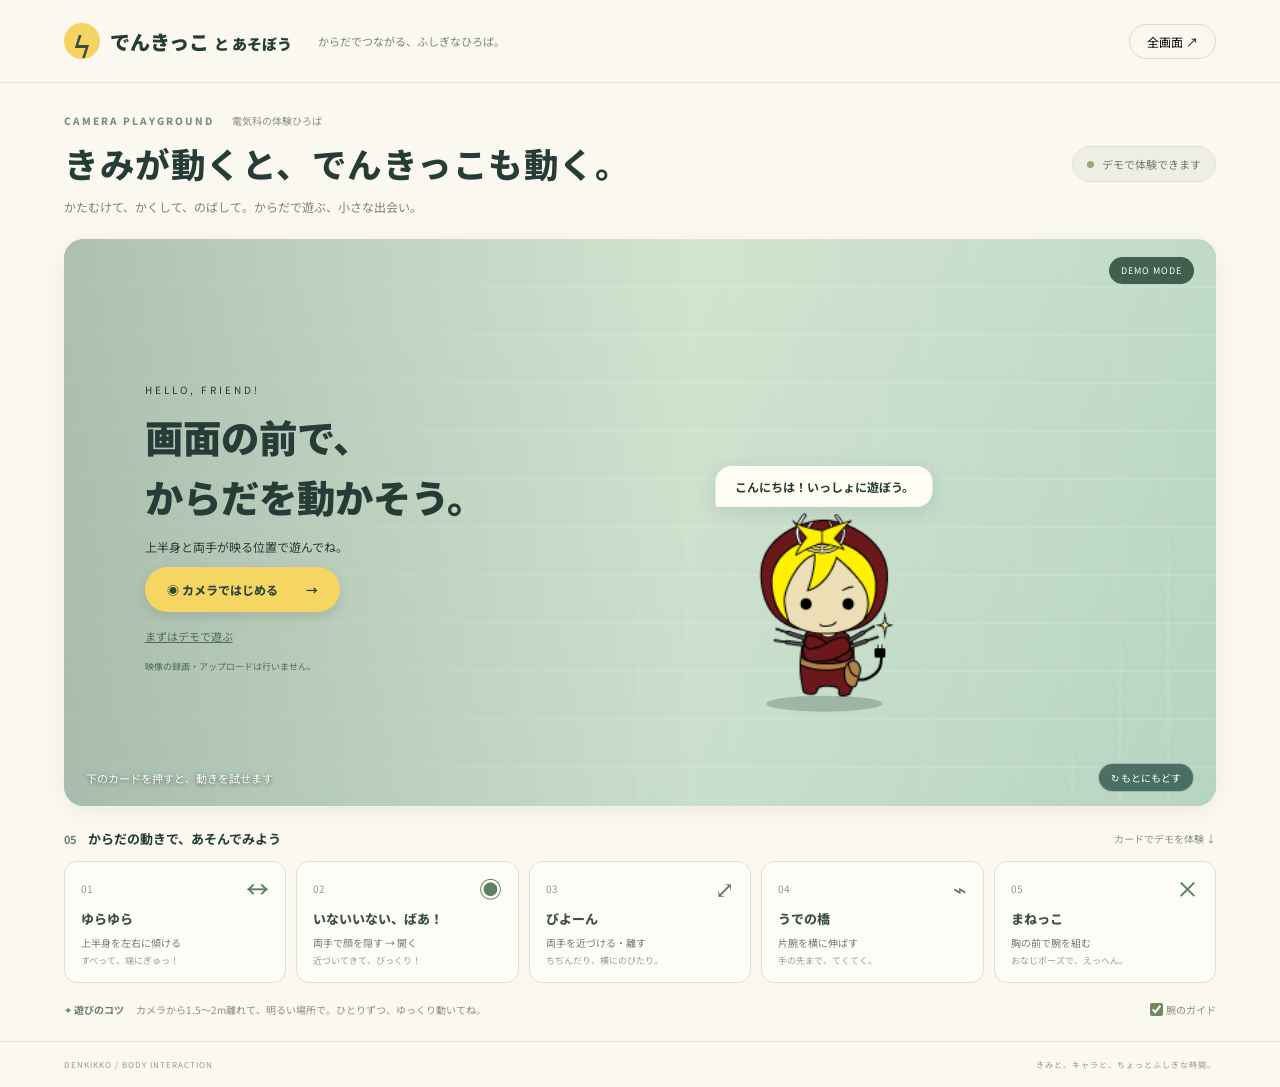
==== index.html @ 6e183150 "Add camera character playground for GitHub Pages" ====
<!doctype html>
<html lang="ja"><head><meta charset="utf-8"><meta name="viewport" content="width=device-width,initial-scale=1"><meta name="theme-color" content="#fbf8ef"><title>でんきっこ と あそぼう｜カメラ体験ひろば</title><link rel="stylesheet" href="style.css"></head>
<body><header><a class="brand" href="./"><span class="brand-icon">ϟ</span><span>でんきっこ <small>と あそぼう</small></span></a><span class="edition">からだでつながる、ふしぎなひろば。</span><button id="fullscreen" class="quiet">全画面 ↗</button></header>
<main><div class="intro"><div><div class="eyebrow">CAMERA PLAYGROUND <span>電気科の体験ひろば</span></div><h1>きみが動くと、<br class="mobile">でんきっこも動く。</h1><p>かたむけて、かくして、のばして。からだで遊ぶ、小さな出会い。</p></div><div class="live-badge"><i></i><span id="connection">デモで体験できます</span></div></div>
<section id="playground" aria-label="キャラクターの体験画面"><canvas id="scene" aria-label="カメラ映像にキャラクターが重なって動きます"></canvas><div class="stage-top"><span id="modeBadge">DEMO MODE</span></div><div id="bubble" role="status" aria-live="polite">こんにちは！いっしょに遊ぼう。</div><div id="welcome"><span class="welcome-small">HELLO, FRIEND!</span><h2>画面の前で、<br>からだを動かそう。</h2><p>上半身と両手が映る位置で遊んでね。</p><button id="start" class="primary">◉ カメラではじめる <span>→</span></button><button id="tryDemo">まずはデモで遊ぶ</button><small>映像の録画・アップロードは行いません。</small></div><div class="camera-box" id="cameraBox" hidden><video id="camera" muted playsinline></video><div id="tracking">上半身を映してね</div></div><div class="stage-bottom"><span id="hint">下のカードを押すと、動きを試せます</span><button id="stop" hidden>カメラを止める</button><button id="reset">↻ もとにもどす</button></div></section>
<div class="controls-heading"><h2><span>05</span> からだの動きで、あそんでみよう</h2><span>カードでデモを体験 <span aria-hidden="true">↓</span></span></div><section class="cards" aria-label="5つの遊び"><button data-demo="tilt"><span class="card-no">01 <b>↔</b></span><strong>ゆらゆら</strong><span>上半身を左右に傾ける</span><small>すべって、端にぎゅっ！</small></button><button data-demo="peek"><span class="card-no">02 <b>◉</b></span><strong>いないいない、ばあ！</strong><span>両手で顔を隠す → 開く</span><small>近づいてきて、びっくり！</small></button><button data-demo="stretch"><span class="card-no">03 <b>⤢</b></span><strong>びよーん</strong><span>両手を近づける・離す</span><small>ちぢんだり、横にのびたり。</small></button><button data-demo="bridge"><span class="card-no">04 <b>⌁</b></span><strong>うでの橋</strong><span>片腕を横に伸ばす</span><small>手の先まで、てくてく。</small></button><button data-demo="cross"><span class="card-no">05 <b>×</b></span><strong>まねっこ</strong><span>胸の前で腕を組む</span><small>おなじポーズで、えっへん。</small></button></section>
<div class="tips"><span>✦ 遊びのコツ</span> カメラから1.5〜2m離れて、明るい場所で。ひとりずつ、ゆっくり動いてね。<label><input id="skeleton" type="checkbox" checked> 腕のガイド</label></div><p id="error" role="alert" hidden></p></main><footer><span>DENKIKKO / BODY INTERACTION</span><span>きみと、キャラと、ちょっとふしぎな時間。</span></footer><script type="module" src="app.js"></script></body></html>
---- style.css ----
@import url('https://fonts.googleapis.com/css2?family=Noto+Sans+JP:wght@400;500;600;700;800;900&display=swap');
:root{font-family:'Noto Sans JP',sans-serif;color:#253c37;background:#fbf8ef;font-synthesis:none}*{box-sizing:border-box}body{margin:0}button,a,input{ -webkit-tap-highlight-color:transparent}button{font:inherit;cursor:pointer}button:focus-visible,a:focus-visible{outline:3px solid #e5a92b;outline-offset:4px}header{max-width:1440px;margin:auto;padding:23px 5%;display:flex;align-items:center;gap:26px;border-bottom:1px solid #dfe3d8}.brand{display:flex;align-items:center;gap:10px;color:inherit;text-decoration:none;font-weight:900;font-size:20px}.brand small{font-size:15px}.brand-icon{display:grid;place-items:center;background:#f6d461;border-radius:50%;width:36px;height:36px;font-size:30px;color:#364d3f}.edition{font-size:11px;color:#77837b;flex:1}.quiet{border:1px solid #d5dbcf;background:transparent;border-radius:20px;padding:8px 17px;font-size:12px}main{max-width:1360px;margin:auto;padding:30px 5% 0}.intro{display:flex;align-items:center;justify-content:space-between;margin-bottom:24px}.eyebrow{font-size:10px;letter-spacing:2px;font-weight:800;color:#719176}.eyebrow span{letter-spacing:0;margin-left:14px;color:#8c9186;font-weight:400}h1{font-size:clamp(24px,2.7vw,38px);font-weight:800;letter-spacing:.015em;margin:10px 0}.intro p{color:#7a847b;font-size:12px;margin:0}.live-badge{display:flex;align-items:center;gap:8px;background:#efeee3;border:1px solid #e0e3d4;border-radius:20px;padding:9px 14px;font-size:11px;color:#6f7c68}.live-badge i{width:7px;height:7px;border-radius:100%;background:#95ab6c}#playground{position:relative;aspect-ratio:2.03;min-height:350px;max-height:650px;background:#90bbdb;border-radius:20px;overflow:hidden;box-shadow:0 6px 22px #253c3710}canvas{width:100%;height:100%;display:block}.stage-top,.stage-bottom{position:absolute;left:22px;right:22px;display:flex;align-items:center;gap:10px}.stage-top{top:18px;justify-content:space-between}.stage-top span{background:#ffffffdb;padding:7px 12px;border-radius:20px;font-size:10px;color:#3a5849}.stage-top #modeBadge{background:#284a3dd9;color:white;font-size:9px;letter-spacing:1px}.stage-bottom{bottom:14px;font-size:11px;color:white;text-shadow:0 1px 4px #0009}.stage-bottom #hint{flex:1}.stage-bottom button{border:1px solid #ffffff80;background:#234a3dbb;color:white;border-radius:16px;padding:6px 12px;font-size:10px}#welcome{position:absolute;left:7%;top:24%;color:#fff;text-shadow:0 2px 16px #17382d75}#welcome h2{font-size:clamp(24px,3vw,42px);line-height:1.55;margin:8px 0;font-weight:900}.welcome-small{font-size:10px;letter-spacing:3px}#welcome p{font-size:12px}#welcome small{display:block;font-size:9px;margin-top:10px;color:#fff}#welcome button{display:block;text-shadow:none}.primary{border:0;background:#f6d662;color:#31463b;padding:14px 22px;border-radius:30px;font-size:12px;font-weight:800;box-shadow:0 5px 12px #30472f26}.primary span{margin-left:25px}#tryDemo{color:white;background:transparent;border:0;font-size:11px;text-decoration:underline;margin-top:10px;padding:6px 0}#bubble{position:absolute;left:65%;top:35%;transform:translateX(-50%);background:#fffcf2;box-shadow:0 5px 20px #2e3f4120;border-radius:16px 16px 16px 2px;padding:12px 19px;font-weight:700;font-size:12px;white-space:nowrap;pointer-events:none}.camera-box{position:absolute;right:18px;bottom:53px;width:160px;aspect-ratio:4/3;border:3px solid #fffcf0;border-radius:14px;overflow:hidden;background:#1e3a32}video{width:100%;height:100%;object-fit:cover;transform:scaleX(-1)}#tracking{position:absolute;bottom:0;width:100%;background:#1e3a32bb;color:white;padding:4px;text-align:center;font-size:9px}.controls-heading{display:flex;justify-content:space-between;align-items:center;margin:23px 0 13px}.controls-heading h2{font-size:13px;margin:0}.controls-heading h2 span{font-size:11px;color:#698267;margin-right:9px}.controls-heading>span{font-size:10px;color:#8b9283}.cards{display:grid;grid-template-columns:repeat(5,1fr);gap:10px}.cards button{text-align:left;padding:15px 16px;border:1px solid #dce2d3;background:#fdfcf6;border-radius:13px;color:#3c5144;transition:.2s}.cards button:hover,.cards button.active{background:#edf2df;border-color:#8caa72;transform:translateY(-3px)}.card-no{display:flex;justify-content:space-between;font-size:10px;color:#8c9b83;align-items:center;margin-bottom:9px}.card-no b{font-size:23px;line-height:1;color:#5d8063;font-weight:500}.cards strong{display:block;font-size:13px;font-weight:800;margin-bottom:7px}.cards button>span:not(.card-no){display:block;font-size:10px;color:#71816f}.cards small{display:block;margin-top:4px;font-size:9px;color:#9a9f90}.tips{display:flex;gap:12px;align-items:center;margin:17px 0 22px;font-size:10px;color:#8b9183}.tips>span{color:#6b8064;font-weight:700}.tips label{margin-left:auto;display:flex;align-items:center;white-space:nowrap}input{accent-color:#6e8a59}footer{display:flex;justify-content:space-between;max-width:1360px;padding:17px 5%;margin:auto;border-top:1px solid #e0e4d6;font-size:8px;letter-spacing:1px;color:#929b8b}#error{background:#fff0dc;border-radius:12px;padding:14px;font-size:12px;color:#77512a}.mobile{display:none}[hidden]{display:none!important}#playground:fullscreen{aspect-ratio:auto;max-height:none;height:100vh;border-radius:0} @media(min-width:1500px){#playground{aspect-ratio:2}}@media(max-width:750px){header{padding:16px 5%}.edition{display:none}.quiet{margin-left:auto}main{padding-top:22px}.intro{display:block}.live-badge{display:inline-flex;margin-top:12px}.intro p{font-size:10px}#playground{aspect-ratio:1.35;min-height:340px}#welcome{top:24%;left:6%}#welcome h2{font-size:25px}#welcome p{max-width:180px;font-size:10px}#bubble{top:28%;left:72%;font-size:10px;padding:10px}.cards{grid-template-columns:repeat(2,1fr)}.cards button:last-child{grid-column:span 2}.controls-heading>span{display:none}.tips{flex-wrap:wrap;font-size:9px;line-height:1.8}.tips label{margin-left:0}footer>span:last-child{display:none}.camera-box{width:100px}.stage-top,.stage-bottom{left:12px;right:12px}.stage-bottom{font-size:9px}.location{max-width:65%}}

.stage-top{justify-content:flex-end}.camera-box{width:auto;aspect-ratio:auto;bottom:54px;border:0;background:transparent;overflow:visible}.camera-box video{position:absolute;width:1px;height:1px;opacity:0;pointer-events:none}.camera-box #tracking{position:static;border-radius:20px;padding:7px 12px;font-size:10px;white-space:nowrap}#welcome{color:#253c37;text-shadow:none}#welcome small,#tryDemo{color:#526b5b}
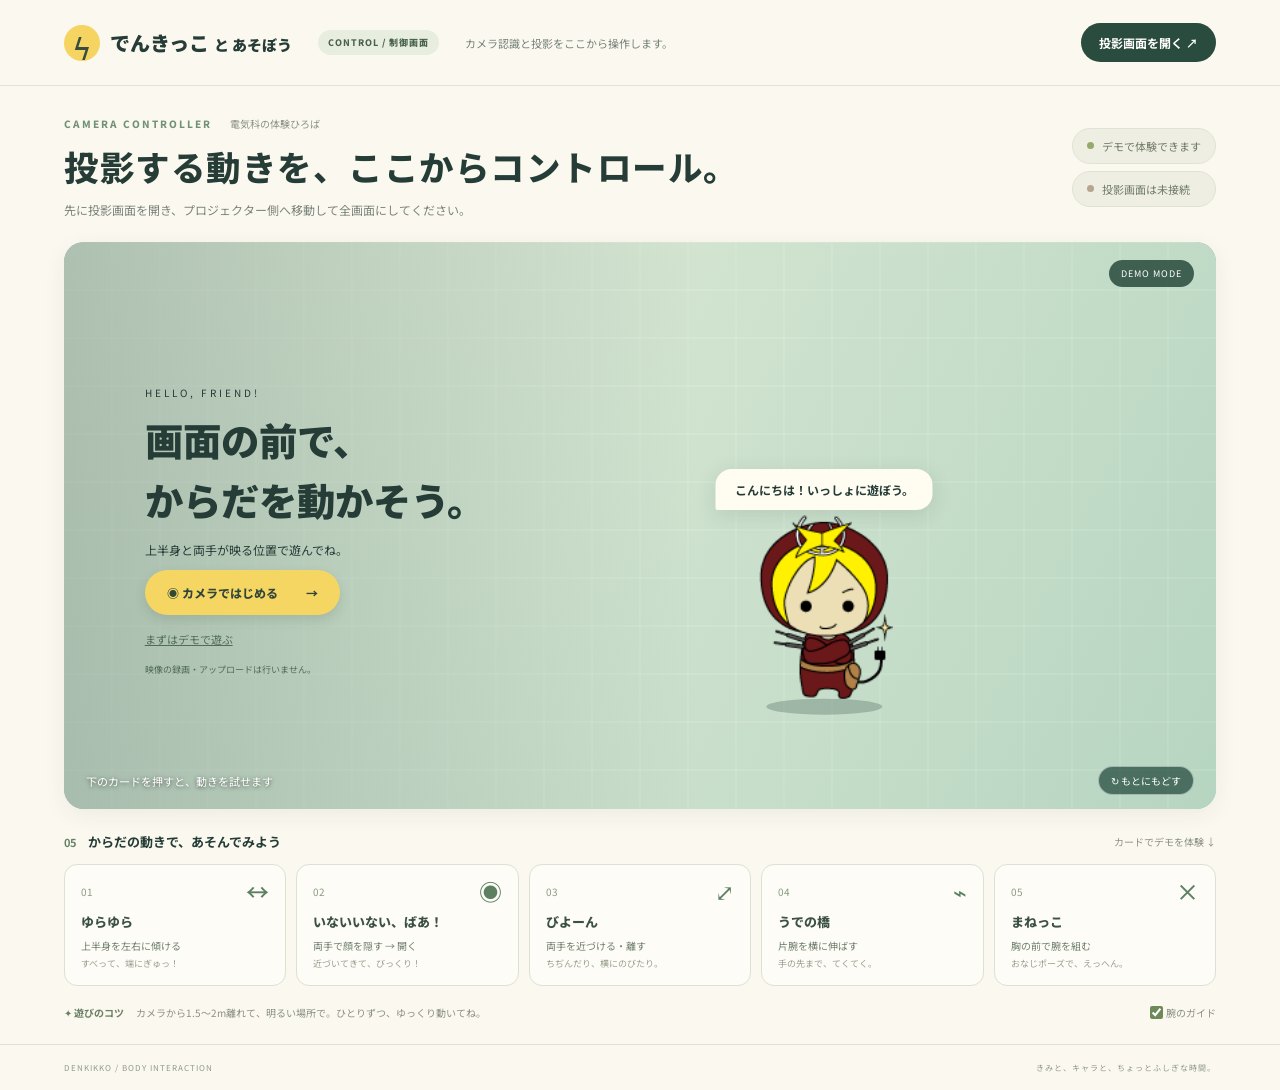
==== commit e361a0d1: "Split controller and projection displays" ====
--- a/index.html
+++ b/index.html
@@ -1,7 +1,7 @@
 <!doctype html>
 <html lang="ja"><head><meta charset="utf-8"><meta name="viewport" content="width=device-width,initial-scale=1"><meta name="theme-color" content="#fbf8ef"><title>でんきっこ と あそぼう｜カメラ体験ひろば</title><link rel="stylesheet" href="style.css"></head>
-<body><header><a class="brand" href="./"><span class="brand-icon">ϟ</span><span>でんきっこ <small>と あそぼう</small></span></a><span class="edition">からだでつながる、ふしぎなひろば。</span><button id="fullscreen" class="quiet">全画面 ↗</button></header>
-<main><div class="intro"><div><div class="eyebrow">CAMERA PLAYGROUND <span>電気科の体験ひろば</span></div><h1>きみが動くと、<br class="mobile">でんきっこも動く。</h1><p>かたむけて、かくして、のばして。からだで遊ぶ、小さな出会い。</p></div><div class="live-badge"><i></i><span id="connection">デモで体験できます</span></div></div>
+<body><header><a class="brand" href="./"><span class="brand-icon">ϟ</span><span>でんきっこ <small>と あそぼう</small></span></a><span class="screen-label">CONTROL / 制御画面</span><span class="edition">カメラ認識と投影をここから操作します。</span><button id="openDisplay" class="display-button">投影画面を開く ↗</button></header>
+<main><div class="intro"><div><div class="eyebrow">CAMERA CONTROLLER <span>電気科の体験ひろば</span></div><h1>投影する動きを、<br class="mobile">ここからコントロール。</h1><p>先に投影画面を開き、プロジェクター側へ移動して全画面にしてください。</p></div><div class="status-stack"><div class="live-badge"><i></i><span id="connection">デモで体験できます</span></div><div class="live-badge projection"><i></i><span id="projectionStatus">投影画面は未接続</span></div></div></div>
 <section id="playground" aria-label="キャラクターの体験画面"><canvas id="scene" aria-label="カメラ映像にキャラクターが重なって動きます"></canvas><div class="stage-top"><span id="modeBadge">DEMO MODE</span></div><div id="bubble" role="status" aria-live="polite">こんにちは！いっしょに遊ぼう。</div><div id="welcome"><span class="welcome-small">HELLO, FRIEND!</span><h2>画面の前で、<br>からだを動かそう。</h2><p>上半身と両手が映る位置で遊んでね。</p><button id="start" class="primary">◉ カメラではじめる <span>→</span></button><button id="tryDemo">まずはデモで遊ぶ</button><small>映像の録画・アップロードは行いません。</small></div><div class="camera-box" id="cameraBox" hidden><video id="camera" muted playsinline></video><div id="tracking">上半身を映してね</div></div><div class="stage-bottom"><span id="hint">下のカードを押すと、動きを試せます</span><button id="stop" hidden>カメラを止める</button><button id="reset">↻ もとにもどす</button></div></section>
 <div class="controls-heading"><h2><span>05</span> からだの動きで、あそんでみよう</h2><span>カードでデモを体験 <span aria-hidden="true">↓</span></span></div><section class="cards" aria-label="5つの遊び"><button data-demo="tilt"><span class="card-no">01 <b>↔</b></span><strong>ゆらゆら</strong><span>上半身を左右に傾ける</span><small>すべって、端にぎゅっ！</small></button><button data-demo="peek"><span class="card-no">02 <b>◉</b></span><strong>いないいない、ばあ！</strong><span>両手で顔を隠す → 開く</span><small>近づいてきて、びっくり！</small></button><button data-demo="stretch"><span class="card-no">03 <b>⤢</b></span><strong>びよーん</strong><span>両手を近づける・離す</span><small>ちぢんだり、横にのびたり。</small></button><button data-demo="bridge"><span class="card-no">04 <b>⌁</b></span><strong>うでの橋</strong><span>片腕を横に伸ばす</span><small>手の先まで、てくてく。</small></button><button data-demo="cross"><span class="card-no">05 <b>×</b></span><strong>まねっこ</strong><span>胸の前で腕を組む</span><small>おなじポーズで、えっへん。</small></button></section>
 <div class="tips"><span>✦ 遊びのコツ</span> カメラから1.5〜2m離れて、明るい場所で。ひとりずつ、ゆっくり動いてね。<label><input id="skeleton" type="checkbox" checked> 腕のガイド</label></div><p id="error" role="alert" hidden></p></main><footer><span>DENKIKKO / BODY INTERACTION</span><span>きみと、キャラと、ちょっとふしぎな時間。</span></footer><script type="module" src="app.js"></script></body></html>
--- a/style.css
+++ b/style.css
@@ -2,3 +2,4 @@
 :root{font-family:'Noto Sans JP',sans-serif;color:#253c37;background:#fbf8ef;font-synthesis:none}*{box-sizing:border-box}body{margin:0}button,a,input{ -webkit-tap-highlight-color:transparent}button{font:inherit;cursor:pointer}button:focus-visible,a:focus-visible{outline:3px solid #e5a92b;outline-offset:4px}header{max-width:1440px;margin:auto;padding:23px 5%;display:flex;align-items:center;gap:26px;border-bottom:1px solid #dfe3d8}.brand{display:flex;align-items:center;gap:10px;color:inherit;text-decoration:none;font-weight:900;font-size:20px}.brand small{font-size:15px}.brand-icon{display:grid;place-items:center;background:#f6d461;border-radius:50%;width:36px;height:36px;font-size:30px;color:#364d3f}.edition{font-size:11px;color:#77837b;flex:1}.quiet{border:1px solid #d5dbcf;background:transparent;border-radius:20px;padding:8px 17px;font-size:12px}main{max-width:1360px;margin:auto;padding:30px 5% 0}.intro{display:flex;align-items:center;justify-content:space-between;margin-bottom:24px}.eyebrow{font-size:10px;letter-spacing:2px;font-weight:800;color:#719176}.eyebrow span{letter-spacing:0;margin-left:14px;color:#8c9186;font-weight:400}h1{font-size:clamp(24px,2.7vw,38px);font-weight:800;letter-spacing:.015em;margin:10px 0}.intro p{color:#7a847b;font-size:12px;margin:0}.live-badge{display:flex;align-items:center;gap:8px;background:#efeee3;border:1px solid #e0e3d4;border-radius:20px;padding:9px 14px;font-size:11px;color:#6f7c68}.live-badge i{width:7px;height:7px;border-radius:100%;background:#95ab6c}#playground{position:relative;aspect-ratio:2.03;min-height:350px;max-height:650px;background:#90bbdb;border-radius:20px;overflow:hidden;box-shadow:0 6px 22px #253c3710}canvas{width:100%;height:100%;display:block}.stage-top,.stage-bottom{position:absolute;left:22px;right:22px;display:flex;align-items:center;gap:10px}.stage-top{top:18px;justify-content:space-between}.stage-top span{background:#ffffffdb;padding:7px 12px;border-radius:20px;font-size:10px;color:#3a5849}.stage-top #modeBadge{background:#284a3dd9;color:white;font-size:9px;letter-spacing:1px}.stage-bottom{bottom:14px;font-size:11px;color:white;text-shadow:0 1px 4px #0009}.stage-bottom #hint{flex:1}.stage-bottom button{border:1px solid #ffffff80;background:#234a3dbb;color:white;border-radius:16px;padding:6px 12px;font-size:10px}#welcome{position:absolute;left:7%;top:24%;color:#fff;text-shadow:0 2px 16px #17382d75}#welcome h2{font-size:clamp(24px,3vw,42px);line-height:1.55;margin:8px 0;font-weight:900}.welcome-small{font-size:10px;letter-spacing:3px}#welcome p{font-size:12px}#welcome small{display:block;font-size:9px;margin-top:10px;color:#fff}#welcome button{display:block;text-shadow:none}.primary{border:0;background:#f6d662;color:#31463b;padding:14px 22px;border-radius:30px;font-size:12px;font-weight:800;box-shadow:0 5px 12px #30472f26}.primary span{margin-left:25px}#tryDemo{color:white;background:transparent;border:0;font-size:11px;text-decoration:underline;margin-top:10px;padding:6px 0}#bubble{position:absolute;left:65%;top:35%;transform:translateX(-50%);background:#fffcf2;box-shadow:0 5px 20px #2e3f4120;border-radius:16px 16px 16px 2px;padding:12px 19px;font-weight:700;font-size:12px;white-space:nowrap;pointer-events:none}.camera-box{position:absolute;right:18px;bottom:53px;width:160px;aspect-ratio:4/3;border:3px solid #fffcf0;border-radius:14px;overflow:hidden;background:#1e3a32}video{width:100%;height:100%;object-fit:cover;transform:scaleX(-1)}#tracking{position:absolute;bottom:0;width:100%;background:#1e3a32bb;color:white;padding:4px;text-align:center;font-size:9px}.controls-heading{display:flex;justify-content:space-between;align-items:center;margin:23px 0 13px}.controls-heading h2{font-size:13px;margin:0}.controls-heading h2 span{font-size:11px;color:#698267;margin-right:9px}.controls-heading>span{font-size:10px;color:#8b9283}.cards{display:grid;grid-template-columns:repeat(5,1fr);gap:10px}.cards button{text-align:left;padding:15px 16px;border:1px solid #dce2d3;background:#fdfcf6;border-radius:13px;color:#3c5144;transition:.2s}.cards button:hover,.cards button.active{background:#edf2df;border-color:#8caa72;transform:translateY(-3px)}.card-no{display:flex;justify-content:space-between;font-size:10px;color:#8c9b83;align-items:center;margin-bottom:9px}.card-no b{font-size:23px;line-height:1;color:#5d8063;font-weight:500}.cards strong{display:block;font-size:13px;font-weight:800;margin-bottom:7px}.cards button>span:not(.card-no){display:block;font-size:10px;color:#71816f}.cards small{display:block;margin-top:4px;font-size:9px;color:#9a9f90}.tips{display:flex;gap:12px;align-items:center;margin:17px 0 22px;font-size:10px;color:#8b9183}.tips>span{color:#6b8064;font-weight:700}.tips label{margin-left:auto;display:flex;align-items:center;white-space:nowrap}input{accent-color:#6e8a59}footer{display:flex;justify-content:space-between;max-width:1360px;padding:17px 5%;margin:auto;border-top:1px solid #e0e4d6;font-size:8px;letter-spacing:1px;color:#929b8b}#error{background:#fff0dc;border-radius:12px;padding:14px;font-size:12px;color:#77512a}.mobile{display:none}[hidden]{display:none!important}#playground:fullscreen{aspect-ratio:auto;max-height:none;height:100vh;border-radius:0} @media(min-width:1500px){#playground{aspect-ratio:2}}@media(max-width:750px){header{padding:16px 5%}.edition{display:none}.quiet{margin-left:auto}main{padding-top:22px}.intro{display:block}.live-badge{display:inline-flex;margin-top:12px}.intro p{font-size:10px}#playground{aspect-ratio:1.35;min-height:340px}#welcome{top:24%;left:6%}#welcome h2{font-size:25px}#welcome p{max-width:180px;font-size:10px}#bubble{top:28%;left:72%;font-size:10px;padding:10px}.cards{grid-template-columns:repeat(2,1fr)}.cards button:last-child{grid-column:span 2}.controls-heading>span{display:none}.tips{flex-wrap:wrap;font-size:9px;line-height:1.8}.tips label{margin-left:0}footer>span:last-child{display:none}.camera-box{width:100px}.stage-top,.stage-bottom{left:12px;right:12px}.stage-bottom{font-size:9px}.location{max-width:65%}}
 
 .stage-top{justify-content:flex-end}.camera-box{width:auto;aspect-ratio:auto;bottom:54px;border:0;background:transparent;overflow:visible}.camera-box video{position:absolute;width:1px;height:1px;opacity:0;pointer-events:none}.camera-box #tracking{position:static;border-radius:20px;padding:7px 12px;font-size:10px;white-space:nowrap}#welcome{color:#253c37;text-shadow:none}#welcome small,#tryDemo{color:#526b5b}
+.screen-label{padding:6px 10px;border-radius:20px;background:#e8eedf;color:#49624d;font-size:9px;font-weight:800;letter-spacing:1px}.display-button{border:0;background:#294c3e;color:white;border-radius:22px;padding:11px 18px;font-size:12px;font-weight:700}.status-stack{display:grid;gap:7px}.live-badge.projection i{background:#b6a690}.live-badge.projection.connected i{background:#51a968;box-shadow:0 0 0 4px #51a96820}@media(max-width:750px){.screen-label{display:none}.display-button{margin-left:auto;font-size:10px;padding:9px 12px}}
